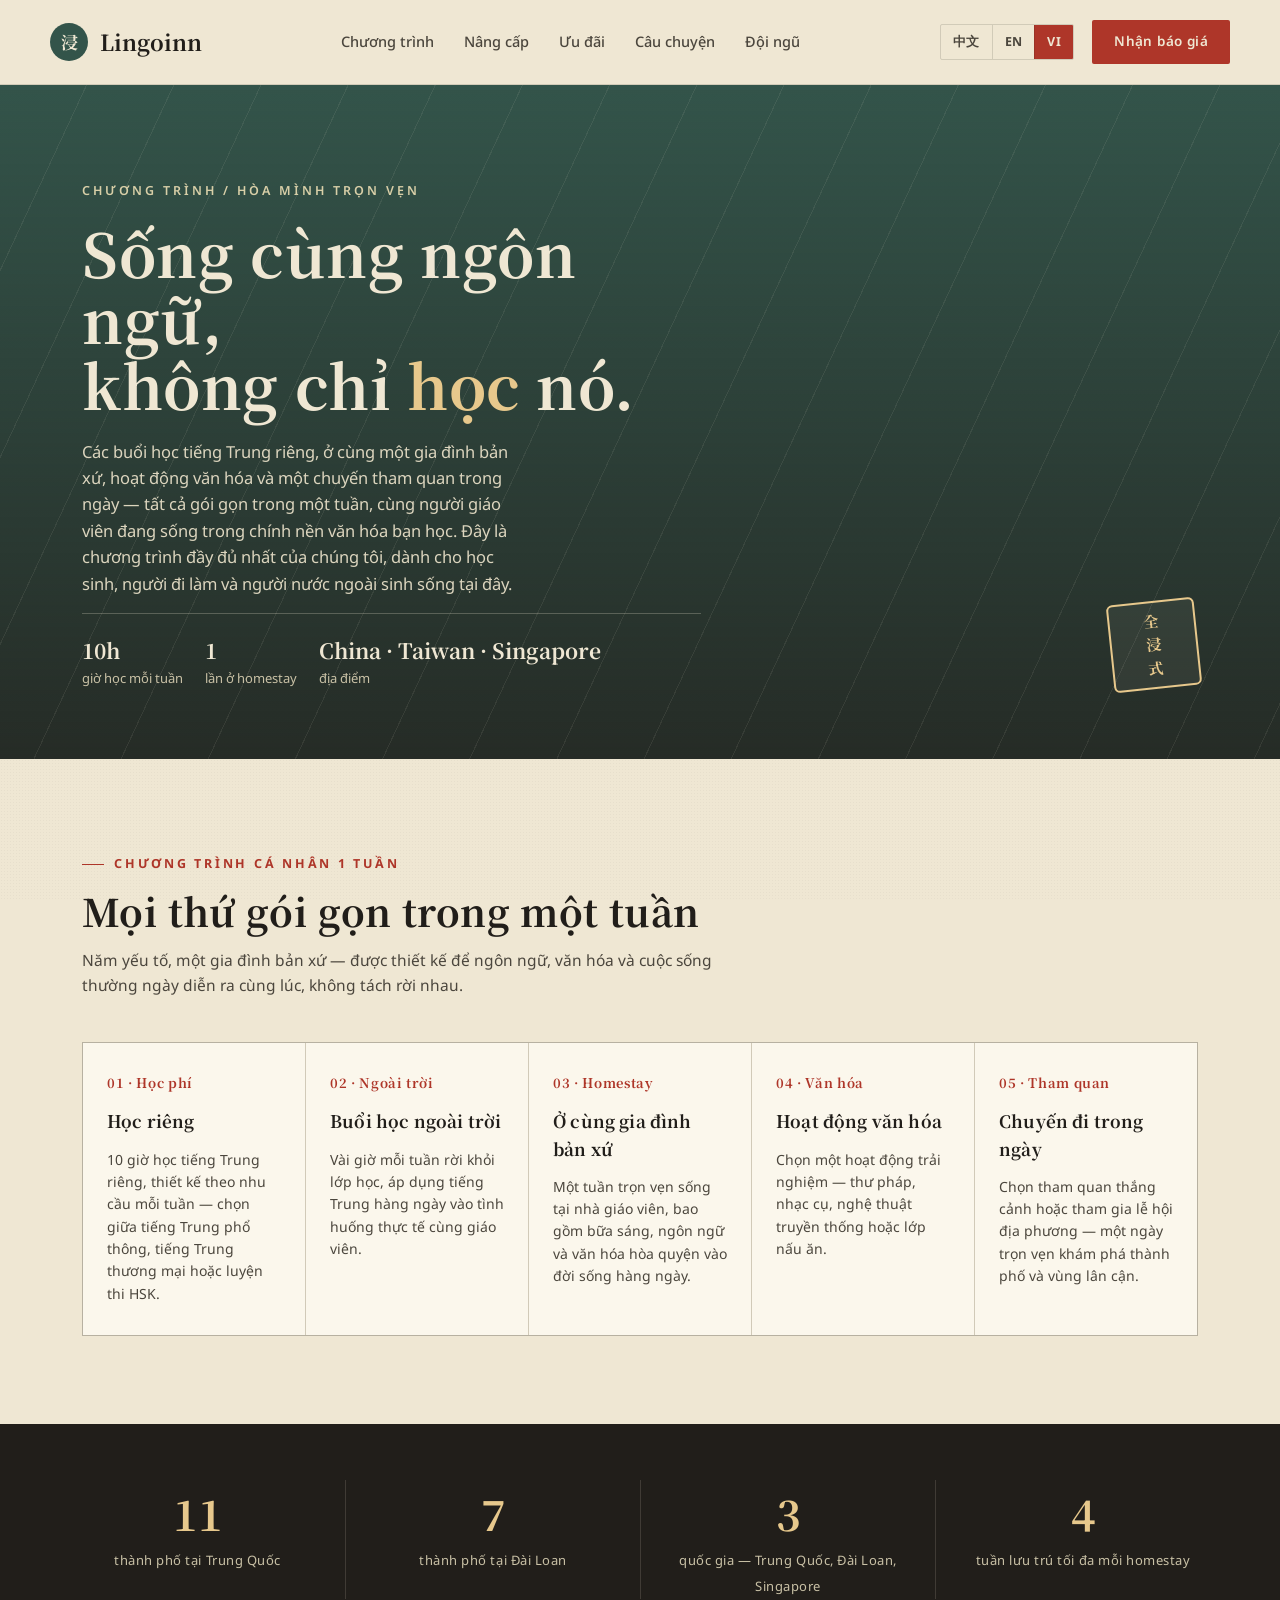
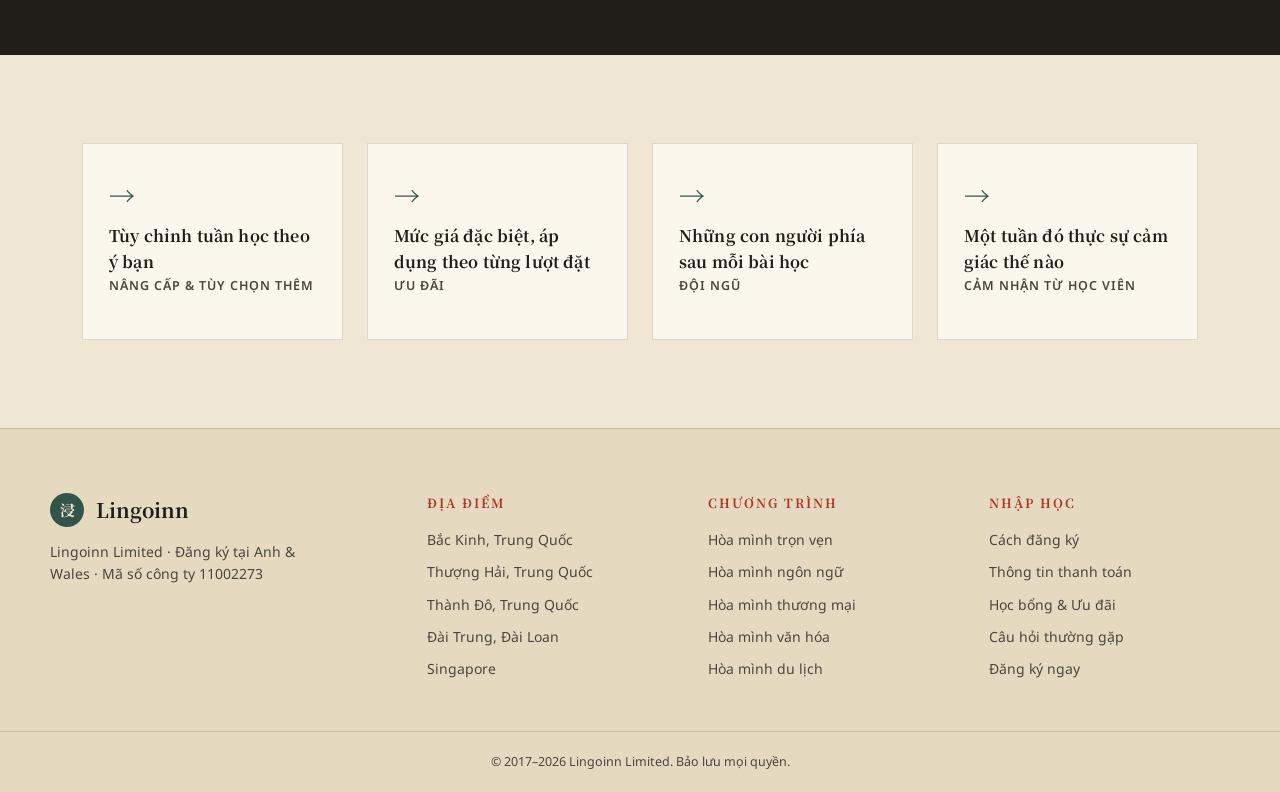
==== index.html @ e8f440ed "Add files via upload" ====
<!DOCTYPE html>
<html lang="vi">
<head>
<meta charset="UTF-8">
<meta name="viewport" content="width=device-width, initial-scale=1">
<title>Full Immersion — Lingoinn</title>
<link rel="preconnect" href="https://fonts.googleapis.com">
<link rel="preconnect" href="https://fonts.gstatic.com" crossorigin>
<link href="https://fonts.googleapis.com/css2?family=Noto+Serif+TC:wght@400;600;700&family=Noto+Sans:wght@400;500;600;700&display=swap" rel="stylesheet">
<link rel="stylesheet" href="assets/style.css">
</head>
<body>

<header>
  <div class="wrap nav">
    <a class="brand" href="index.html"><span class="mark">浸</span> Lingoinn</a>
    <nav class="nav-links">
      <a href="index.html" data-i18n="nav.programme">Programme</a>
      <a href="upgrades.html" data-i18n="nav.upgrades">Upgrades</a>
      <a href="discounts.html" data-i18n="nav.discounts">Discounts</a>
      <a href="stories.html" data-i18n="nav.stories">Stories</a>
      <a href="team.html" data-i18n="nav.team">Team</a>
    </nav>
    <div class="nav-right">
      <div class="lang-switch" id="langSwitch">
        <button data-lang="zh">中文</button>
        <button data-lang="en">EN</button>
        <button data-lang="vi">VI</button>
      </div>
      <a class="nav-cta" href="contact.html" data-i18n="nav.cta">Get a Quote</a>
    </div>
  </div>
</header>

<section class="hero">
  <div class="hero-lines"></div>
  <div class="hero-inner">
    <div>
      <div class="hero-eyebrow" data-i18n="hero.eyebrow">Programmes / Full Immersion</div>
      <h1 data-i18n-html="hero.title">Live the language,<br>not just <em>study</em> it.</h1>
      <p class="lead" data-i18n="hero.lead">Private Mandarin lessons, a host-family homestay, cultural activities and a day trip — woven into one week with a teacher who lives the culture you're learning. Our most complete programme, for students, professionals and expats alike.</p>
      <div class="hero-meta">
        <div><strong>10h</strong><span data-i18n="hero.meta1">tuition / week</span></div>
        <div><strong>1</strong><span data-i18n="hero.meta2">host-family stay</span></div>
        <div><strong>China · Taiwan · Singapore</strong><span data-i18n="hero.meta3">locations</span></div>
      </div>
    </div>
    <div class="hero-side">
      <div class="seal">全 浸 式</div>
    </div>
  </div>
</section>

<section id="programme" class="section-pad">
  <div class="wrap">
    <div class="section-head">
      <div class="eyebrow" data-i18n="programme.eyebrow">One-week Individual Programme</div>
      <h2 data-i18n="programme.h2">Everything folded into a single week</h2>
      <p data-i18n="programme.p">Five elements, one homestay — designed so language, culture and daily life happen at the same time, not in separate boxes.</p>
    </div>
  </div>
  <div class="wrap">
    <div class="program-grid">
      <div class="prog-card">
        <div class="prog-num" data-i18n="prog.1.num">01 · Tuition</div>
        <h3 data-i18n="prog.1.title">Private lessons</h3>
        <p data-i18n="prog.1.desc">10 hours a week of one-to-one, tailored Mandarin — General Chinese, Business Chinese, or HSK exam preparation.</p>
      </div>
      <div class="prog-card">
        <div class="prog-num" data-i18n="prog.2.num">02 · Outdoor</div>
        <h3 data-i18n="prog.2.title">Outdoor sessions</h3>
        <p data-i18n="prog.2.desc">Several hours each week move outside the classroom, applying everyday Mandarin in real situations with your teacher.</p>
      </div>
      <div class="prog-card">
        <div class="prog-num" data-i18n="prog.3.num">03 · Homestay</div>
        <h3 data-i18n="prog.3.title">Host-family stay</h3>
        <p data-i18n="prog.3.desc">A full week living in your teacher's home, breakfast included, with language and culture woven into daily life.</p>
      </div>
      <div class="prog-card">
        <div class="prog-num" data-i18n="prog.4.num">04 · Culture</div>
        <h3 data-i18n="prog.4.title">Cultural activity</h3>
        <p data-i18n="prog.4.desc">Pick one hands-on activity — calligraphy, an instrument, traditional arts, or a cooking class.</p>
      </div>
      <div class="prog-card">
        <div class="prog-num" data-i18n="prog.5.num">05 · Excursion</div>
        <h3 data-i18n="prog.5.title">Day trip</h3>
        <p data-i18n="prog.5.desc">Choose sightseeing or a local festival — a full day exploring the city and region beyond the classroom.</p>
      </div>
    </div>
  </div>
</section>

<section class="stats-band">
  <div class="wrap stats-grid">
    <div class="stat"><strong>11</strong><span data-i18n="stat.1">cities across China</span></div>
    <div class="stat"><strong>7</strong><span data-i18n="stat.2">cities across Taiwan</span></div>
    <div class="stat"><strong>3</strong><span data-i18n="stat.3">countries — China, Taiwan, Singapore</span></div>
    <div class="stat"><strong>4</strong><span data-i18n="stat.4">maximum single homestay</span></div>
  </div>
</section>

<section class="section-pad tight">
  <div class="wrap">
    <div class="discount-grid" style="grid-template-columns:repeat(4,1fr);">
      <a class="discount-card" href="upgrades.html" style="display:block;">
        <div class="pct" style="font-size:26px;">→</div>
        <h3 data-i18n="upgrades.h2">Shape the week around you</h3>
        <p data-i18n="upgrades.eyebrow">Upgrades & Add-ons</p>
      </a>
      <a class="discount-card" href="discounts.html" style="display:block;">
        <div class="pct" style="font-size:26px;">→</div>
        <h3 data-i18n="discounts.h2">Special rates, applied per booking</h3>
        <p data-i18n="discounts.eyebrow">Discounts</p>
      </a>
      <a class="discount-card" href="team.html" style="display:block;">
        <div class="pct" style="font-size:26px;">→</div>
        <h3 data-i18n="team.h2">The people behind every lesson</h3>
        <p data-i18n="team.eyebrow">Our Team</p>
      </a>
      <a class="discount-card" href="stories.html" style="display:block;">
        <div class="pct" style="font-size:26px;">→</div>
        <h3 data-i18n="stories.h2">What the week actually feels like</h3>
        <p data-i18n="stories.eyebrow">Hear From Our Students</p>
      </a>
    </div>
  </div>
</section>

<footer>
  <div class="wrap footer-grid">
    <div>
      <div class="footer-brand"><span class="mark" style="background:var(--jade);color:var(--paper);width:34px;height:34px;border-radius:50%;display:inline-flex;align-items:center;justify-content:center;font-size:15px;">浸</span>Lingoinn</div>
      <p style="max-width:32ch;color:var(--ink-soft);font-size:14px;" data-i18n="footer.tagline">Lingoinn Limited · Registered in England &amp; Wales · Company No. 11002273</p>
    </div>
    <div class="footer-col">
      <h4 data-i18n="footer.col1">Locations</h4>
      <a href="#" data-i18n="footer.loc1">Beijing, China</a>
      <a href="#" data-i18n="footer.loc2">Shanghai, China</a>
      <a href="#" data-i18n="footer.loc3">Chengdu, China</a>
      <a href="#" data-i18n="footer.loc4">Taichung, Taiwan</a>
      <a href="#" data-i18n="footer.loc5">Singapore</a>
    </div>
    <div class="footer-col">
      <h4 data-i18n="footer.col2">Programmes</h4>
      <a href="index.html" data-i18n="footer.prog1">Full Immersion</a>
      <a href="#" data-i18n="footer.prog2">Language Immersion</a>
      <a href="#" data-i18n="footer.prog3">Business Immersion</a>
      <a href="#" data-i18n="footer.prog4">Cultural Immersion</a>
      <a href="#" data-i18n="footer.prog5">Travel Immersion</a>
    </div>
    <div class="footer-col">
      <h4 data-i18n="footer.col3">Admission</h4>
      <a href="#" data-i18n="footer.adm1">How To Apply</a>
      <a href="#" data-i18n="footer.adm2">Payment Info</a>
      <a href="#" data-i18n="footer.adm3">Scholarships &amp; Discounts</a>
      <a href="#" data-i18n="footer.adm4">FAQ</a>
      <a href="contact.html" data-i18n="footer.adm5">Apply Now</a>
    </div>
  </div>
  <div class="footer-bottom" data-i18n="footer.bottom">Copyright © 2017–2026 Lingoinn Limited. All rights reserved.</div>
</footer>

<button id="backToTop" aria-label="Back to top" title="Back to top">
  <svg viewBox="0 0 24 24" fill="none" stroke="currentColor" stroke-width="2.4" stroke-linecap="round" stroke-linejoin="round">
    <path d="M12 19V5"></path>
    <path d="M6 11l6-6 6 6"></path>
  </svg>
</button>

<script src="assets/app.js"></script>
</body>
</html>
---- assets/style.css ----
:root{
    --paper:#EFE7D3;
    --paper-deep:#E5DAC0;
    --card:#FBF7EC;
    --ink:#211E1A;
    --ink-soft:#4B463D;
    --seal:#AE3629;
    --seal-dark:#8C2A20;
    --jade:#33544A;
    --jade-light:#4C7267;
    --gold:#AD8A4E;
    --line:rgba(33,30,26,0.14);
    --maxw:1180px;
  }
  *{box-sizing:border-box;}
  html{scroll-behavior:smooth;}
  body{
    margin:0;background:var(--paper);color:var(--ink);
    font-family:'Noto Sans',sans-serif;line-height:1.6;
    -webkit-font-smoothing:antialiased;
  }
  body::before{
    content:"";position:fixed;inset:0;pointer-events:none;
    background-image:radial-gradient(rgba(33,30,26,0.035) 1px, transparent 1px);
    background-size:3px 3px;z-index:0;
  }
  h1,h2,h3,h4{font-family:'Noto Serif TC',serif;margin:0;color:var(--ink);letter-spacing:0.01em;}
  a{color:inherit;text-decoration:none;}
  img{max-width:100%;display:block;}
  .wrap{max-width:var(--maxw);margin:0 auto;padding:0 32px;}
  @media (max-width:640px){ .wrap{padding:0 20px;} }

  .eyebrow{
    display:inline-flex;align-items:center;gap:10px;
    font-size:12.5px;letter-spacing:0.22em;text-transform:uppercase;
    color:var(--seal);font-weight:700;margin-bottom:14px;
  }
  .eyebrow::before{content:"";width:22px;height:1px;background:var(--seal);display:inline-block;}

  .seal{
    --sz:88px;width:var(--sz);height:var(--sz);
    border:2.5px solid var(--seal);border-radius:6px;color:var(--seal);
    display:flex;align-items:center;justify-content:center;
    font-family:'Noto Serif TC',serif;font-weight:700;font-size:15px;line-height:1.15;text-align:center;
    transform:rotate(-6deg);background:rgba(174,54,41,0.05);flex-shrink:0;
    writing-mode:vertical-rl;letter-spacing:0.15em;padding:6px 0;
  }

  /* ---------- header ---------- */
  header{position:relative;z-index:5;background:var(--paper);border-bottom:1px solid var(--line);}
  .nav{display:flex;align-items:center;justify-content:space-between;padding:20px 0;gap:20px;}
  .brand{display:flex;align-items:center;gap:12px;font-family:'Noto Serif TC',serif;font-weight:700;font-size:22px;flex-shrink:0;}
  .brand .mark{
    width:38px;height:38px;border-radius:50%;background:var(--jade);color:var(--paper);
    display:flex;align-items:center;justify-content:center;font-size:17px;font-weight:700;
  }
  .nav-links{display:flex;gap:30px;font-size:14.5px;font-weight:500;color:var(--ink-soft);}
  .nav-links a:hover{color:var(--seal);}
  .nav-right{display:flex;align-items:center;gap:18px;}
  .lang-switch{display:flex;border:1px solid var(--line);border-radius:2px;overflow:hidden;flex-shrink:0;}
  .lang-switch button{
    background:none;border:none;cursor:pointer;padding:8px 12px;
    font-size:12.5px;font-weight:700;letter-spacing:0.03em;color:var(--ink-soft);
    border-left:1px solid var(--line);font-family:'Noto Sans',sans-serif;
  }
  .lang-switch button:first-child{border-left:none;}
  .lang-switch button.active{background:var(--seal);color:var(--paper);}
  .nav-cta{
    background:var(--seal);color:var(--paper);padding:11px 22px;border-radius:2px;
    font-size:13.5px;font-weight:600;letter-spacing:0.03em;white-space:nowrap;
  }
  .nav-cta:hover{background:var(--seal-dark);}
  @media (max-width:900px){ .nav-links{display:none;} }

  /* ---------- hero ---------- */
  .hero{
    position:relative;overflow:hidden;
    background:linear-gradient(180deg, rgba(33,30,26,0.0) 0%, rgba(33,30,26,0.75) 100%), var(--jade);
    color:var(--paper);
  }
  .hero-inner{
    max-width:var(--maxw);margin:0 auto;padding:96px 32px 70px;position:relative;z-index:2;
    display:grid;grid-template-columns:1.15fr 0.85fr;gap:40px;align-items:end;
  }
  @media (max-width:900px){ .hero-inner{grid-template-columns:1fr;} }
  .hero-lines{
    position:absolute;inset:0;opacity:0.16;z-index:1;
    background-image:repeating-linear-gradient(115deg, transparent 0 78px, rgba(239,231,211,0.5) 78px 79px);
  }
  .hero-eyebrow{font-size:12.5px;letter-spacing:0.24em;text-transform:uppercase;color:#D9CFA8;font-weight:600;margin-bottom:18px;}
  .hero h1{font-size:clamp(34px,5.4vw,60px);line-height:1.1;color:var(--paper);font-weight:700;max-width:16ch;}
  .hero h1 em{font-style:normal;color:#E7C88C;}
  .hero p.lead{margin-top:22px;max-width:48ch;color:#DCD5BE;font-size:16.5px;}
  .hero-side{justify-self:end;display:flex;flex-direction:column;align-items:flex-end;gap:18px;}
  .hero-side .seal{background:rgba(239,231,211,0.06);border-color:#E7C88C;color:#E7C88C;}
  .hero-meta{display:flex;gap:22px;margin-top:8px;border-top:1px solid rgba(239,231,211,0.25);padding-top:20px;flex-wrap:wrap;}
  .hero-meta div{font-size:13px;color:#C9C1A6;}
  .hero-meta strong{display:block;font-family:'Noto Serif TC',serif;font-size:21px;color:var(--paper);font-weight:700;}

  section{position:relative;z-index:2;}
  .section-pad{padding:88px 0;}
  .section-head{max-width:640px;margin-bottom:44px;}
  .section-head h2{font-size:clamp(24px,3.4vw,38px);font-weight:700;line-height:1.2;}
  .section-head p{margin-top:14px;color:var(--ink-soft);font-size:15.5px;}
  .divider{height:1px;background:var(--line);max-width:var(--maxw);margin:0 auto;}

  .program-grid{display:grid;grid-template-columns:repeat(5,1fr);gap:1px;background:var(--line);border:1px solid var(--line);}
  @media (max-width:980px){ .program-grid{grid-template-columns:repeat(2,1fr);} }
  @media (max-width:520px){ .program-grid{grid-template-columns:1fr;} }
  .prog-card{background:var(--card);padding:30px 24px;display:flex;flex-direction:column;gap:14px;}
  .prog-num{font-family:'Noto Serif TC',serif;font-size:13px;color:var(--seal);font-weight:700;letter-spacing:0.05em;}
  .prog-card h3{font-size:17px;font-weight:700;}
  .prog-card p{font-size:14px;color:var(--ink-soft);margin:0;}

  .accordion{max-width:820px;}
  .acc-item{border-bottom:1px solid var(--line);}
  .acc-item:first-child{border-top:1px solid var(--line);}
  .acc-btn{
    width:100%;background:none;border:none;cursor:pointer;
    display:flex;align-items:center;justify-content:space-between;padding:20px 4px;
    font-family:'Noto Serif TC',serif;font-size:17px;font-weight:600;color:var(--ink);text-align:left;gap:20px;
  }
  .acc-btn .idx{color:var(--seal);font-family:'Noto Sans',sans-serif;font-size:13px;font-weight:700;min-width:26px;}
  .acc-plus{width:22px;height:22px;flex-shrink:0;position:relative;}
  .acc-plus::before,.acc-plus::after{content:"";position:absolute;background:var(--ink);}
  .acc-plus::before{left:0;top:50%;width:100%;height:1.5px;transform:translateY(-50%);}
  .acc-plus::after{top:0;left:50%;height:100%;width:1.5px;transform:translateX(-50%);transition:transform .25s ease;}
  .acc-item.open .acc-plus::after{transform:translateX(-50%) rotate(90deg);opacity:0;}
  .acc-panel{max-height:0;overflow:hidden;transition:max-height .28s ease;}
  .acc-panel p{padding:0 4px 22px 46px;color:var(--ink-soft);font-size:14.5px;max-width:60ch;margin:0;}

  .discount-grid{display:grid;grid-template-columns:repeat(3,1fr);gap:24px;}
  @media (max-width:820px){ .discount-grid{grid-template-columns:1fr;} }
  .discount-card{background:var(--card);border:1px solid var(--line);padding:30px 26px;}
  .discount-card .pct{font-family:'Noto Serif TC',serif;font-size:38px;font-weight:700;color:var(--jade);}
  .discount-card h3{margin-top:8px;font-size:16px;font-weight:700;}
  .discount-card p{font-size:14px;color:var(--ink-soft);margin-top:8px;}

  .stats-band{background:var(--ink);color:var(--paper);}
  .stats-grid{display:grid;grid-template-columns:repeat(4,1fr);padding:56px 0;}
  @media (max-width:820px){ .stats-grid{grid-template-columns:repeat(2,1fr);gap:36px 0;} }
  .stat{text-align:center;border-left:1px solid rgba(239,231,211,0.15);padding:0 20px;}
  .stat:first-child{border-left:none;}
  @media (max-width:820px){ .stat:nth-child(odd){border-left:none;} }
  .stat strong{display:block;font-family:'Noto Serif TC',serif;font-size:clamp(28px,4vw,42px);color:#E7C88C;font-weight:700;}
  .stat span{font-size:13px;color:#C9C1A6;letter-spacing:0.04em;}

  .testi-grid{display:grid;grid-template-columns:repeat(2,1fr);gap:1px;background:var(--line);border:1px solid var(--line);}
  @media (max-width:820px){ .testi-grid{grid-template-columns:1fr;} }
  .testi-card{background:var(--card);padding:36px 32px;}
  .testi-mark{font-family:'Noto Serif TC',serif;font-size:44px;color:var(--seal);line-height:1;margin-bottom:8px;}
  .testi-card p.quote{font-size:15.5px;color:var(--ink-soft);max-width:52ch;}
  .testi-name{margin-top:18px;font-weight:700;font-size:14px;letter-spacing:0.02em;}
  .testi-name span{color:var(--ink-soft);font-weight:400;}
  .stars{color:var(--gold);font-size:13px;letter-spacing:2px;margin-bottom:12px;}

  .cta-band{background:var(--jade);color:var(--paper);padding:70px 0;}
  .cta-inner{display:flex;align-items:center;justify-content:space-between;gap:30px;flex-wrap:wrap;}
  .cta-inner h2{color:var(--paper);font-size:clamp(22px,3vw,32px);max-width:24ch;}
  .price-block{display:flex;align-items:center;gap:26px;flex-wrap:wrap;}
  .price-block .figure{font-family:'Noto Serif TC',serif;font-size:44px;font-weight:700;color:#E7C88C;}
  .price-block .figure small{font-size:16px;font-weight:500;color:var(--paper);}
  .price-block .reg{font-size:12.5px;color:#C9E0D8;margin-top:4px;}
  .btn-primary{
    background:var(--seal);color:var(--paper);padding:15px 30px;font-weight:600;
    font-size:14.5px;letter-spacing:0.02em;border-radius:2px;white-space:nowrap;
  }
  .btn-primary:hover{background:var(--seal-dark);}

  footer{background:var(--paper-deep);border-top:1px solid var(--line);}
  .footer-grid{display:grid;grid-template-columns:1.4fr 1fr 1fr 1fr;gap:40px;padding:64px 0 40px;}
  @media (max-width:820px){ .footer-grid{grid-template-columns:1fr 1fr;} }
  @media (max-width:520px){ .footer-grid{grid-template-columns:1fr;} }
  .footer-brand{display:flex;align-items:center;gap:12px;font-family:'Noto Serif TC',serif;font-weight:700;font-size:20px;margin-bottom:14px;}
  .footer-col h4{font-size:12.5px;letter-spacing:0.16em;text-transform:uppercase;color:var(--seal);margin-bottom:16px;font-weight:700;}
  .footer-col a{display:block;font-size:14px;color:var(--ink-soft);margin-bottom:10px;}
  .footer-col a:hover{color:var(--ink);}
  .footer-bottom{border-top:1px solid var(--line);padding:20px 0;font-size:12.5px;color:var(--ink-soft);text-align:center;}

  /* ---------- team ---------- */
  .team-sub{font-size:13px;letter-spacing:0.14em;text-transform:uppercase;color:var(--jade);font-weight:700;margin:0 0 18px;}
  .admin-grid{display:grid;grid-template-columns:repeat(3,1fr);gap:26px;margin-bottom:70px;}
  @media (max-width:900px){ .admin-grid{grid-template-columns:repeat(2,1fr);} }
  @media (max-width:560px){ .admin-grid{grid-template-columns:1fr;} }
  .admin-card{background:var(--card);border:1px solid var(--line);overflow:hidden;}
  .admin-photo{width:100%;aspect-ratio:4/5;overflow:hidden;background:var(--paper-deep);}
  .admin-photo img{width:100%;height:100%;object-fit:cover;object-position:top center;}
  .admin-body{padding:20px 22px 24px;}
  .admin-body h3{font-size:17px;font-weight:700;}
  .admin-role{font-size:12.5px;color:var(--seal);font-weight:700;letter-spacing:0.03em;margin-top:4px;}
  .admin-body p{font-size:13.5px;color:var(--ink-soft);margin-top:12px;}

  .teacher-grid{display:grid;grid-template-columns:repeat(6,1fr);gap:18px;}
  @media (max-width:1040px){ .teacher-grid{grid-template-columns:repeat(4,1fr);} }
  @media (max-width:700px){ .teacher-grid{grid-template-columns:repeat(3,1fr);} }
  @media (max-width:460px){ .teacher-grid{grid-template-columns:repeat(2,1fr);} }
  .teacher-card{background:var(--card);border:1px solid var(--line);}
  .teacher-photo{width:100%;aspect-ratio:3/4;overflow:hidden;background:var(--paper-deep);}
  .teacher-photo img{width:100%;height:100%;object-fit:cover;object-position:top center;}
  .teacher-meta{padding:12px 12px 16px;}
  .teacher-meta h4{font-family:'Noto Serif TC',serif;font-size:13.5px;font-weight:700;line-height:1.3;}
  .teacher-meta span{display:block;font-size:11.5px;color:var(--ink-soft);margin-top:4px;letter-spacing:0.02em;}
  .team-note{margin-top:36px;font-size:12px;color:var(--ink-soft);opacity:0.8;max-width:70ch;}

  /* ---------- back to top ---------- */
  #backToTop{
    position:fixed;right:26px;bottom:26px;z-index:50;
    width:48px;height:48px;border-radius:50%;
    background:var(--seal);color:var(--paper);border:none;cursor:pointer;
    display:flex;align-items:center;justify-content:center;
    box-shadow:0 6px 18px rgba(33,30,26,0.28);
    opacity:0;pointer-events:none;transform:translateY(12px);
    transition:opacity .25s ease, transform .25s ease, background .2s ease;
  }
  #backToTop.show{opacity:1;pointer-events:auto;transform:translateY(0);}
  #backToTop:hover{background:var(--seal-dark);}
  #backToTop svg{width:18px;height:18px;}

  /* ---------- breadcrumb ---------- */
  .crumb{padding:28px 32px 0;}
  .crumb a{font-size:13px;font-weight:600;color:var(--ink-soft);letter-spacing:0.02em;}
  .crumb a:hover{color:var(--seal);}

  /* ---------- contact page ---------- */
  .contact-grid{display:grid;grid-template-columns:1fr 1fr;gap:60px;align-items:start;}
  @media (max-width:820px){ .contact-grid{grid-template-columns:1fr;} }
  .contact-list{list-style:none;margin:0;padding:0;display:flex;flex-direction:column;gap:18px;}
  .contact-list li{display:flex;flex-direction:column;gap:2px;border-bottom:1px solid var(--line);padding-bottom:16px;}
  .contact-list .label{font-size:12px;letter-spacing:0.14em;text-transform:uppercase;color:var(--seal);font-weight:700;}
  .contact-list .value{font-size:16px;color:var(--ink);}
  .contact-form{display:flex;flex-direction:column;gap:14px;}
  .contact-form input, .contact-form textarea{
    width:100%;border:1px solid var(--line);background:var(--card);
    padding:13px 14px;font-family:'Noto Sans',sans-serif;font-size:14.5px;color:var(--ink);border-radius:2px;
  }
  .contact-form textarea{min-height:120px;resize:vertical;}
  .contact-form button{align-self:flex-start;}

  /* ---------- explore teaser cards (index.html) ---------- */
  .discount-card[href]{transition:border-color .2s ease, transform .2s ease;}
  .discount-card[href]:hover{border-color:var(--seal);transform:translateY(-2px);}
  .section-pad.tight .discount-card p{margin-top:2px;color:var(--ink-soft);font-size:12.5px;text-transform:uppercase;letter-spacing:0.08em;font-weight:600;}
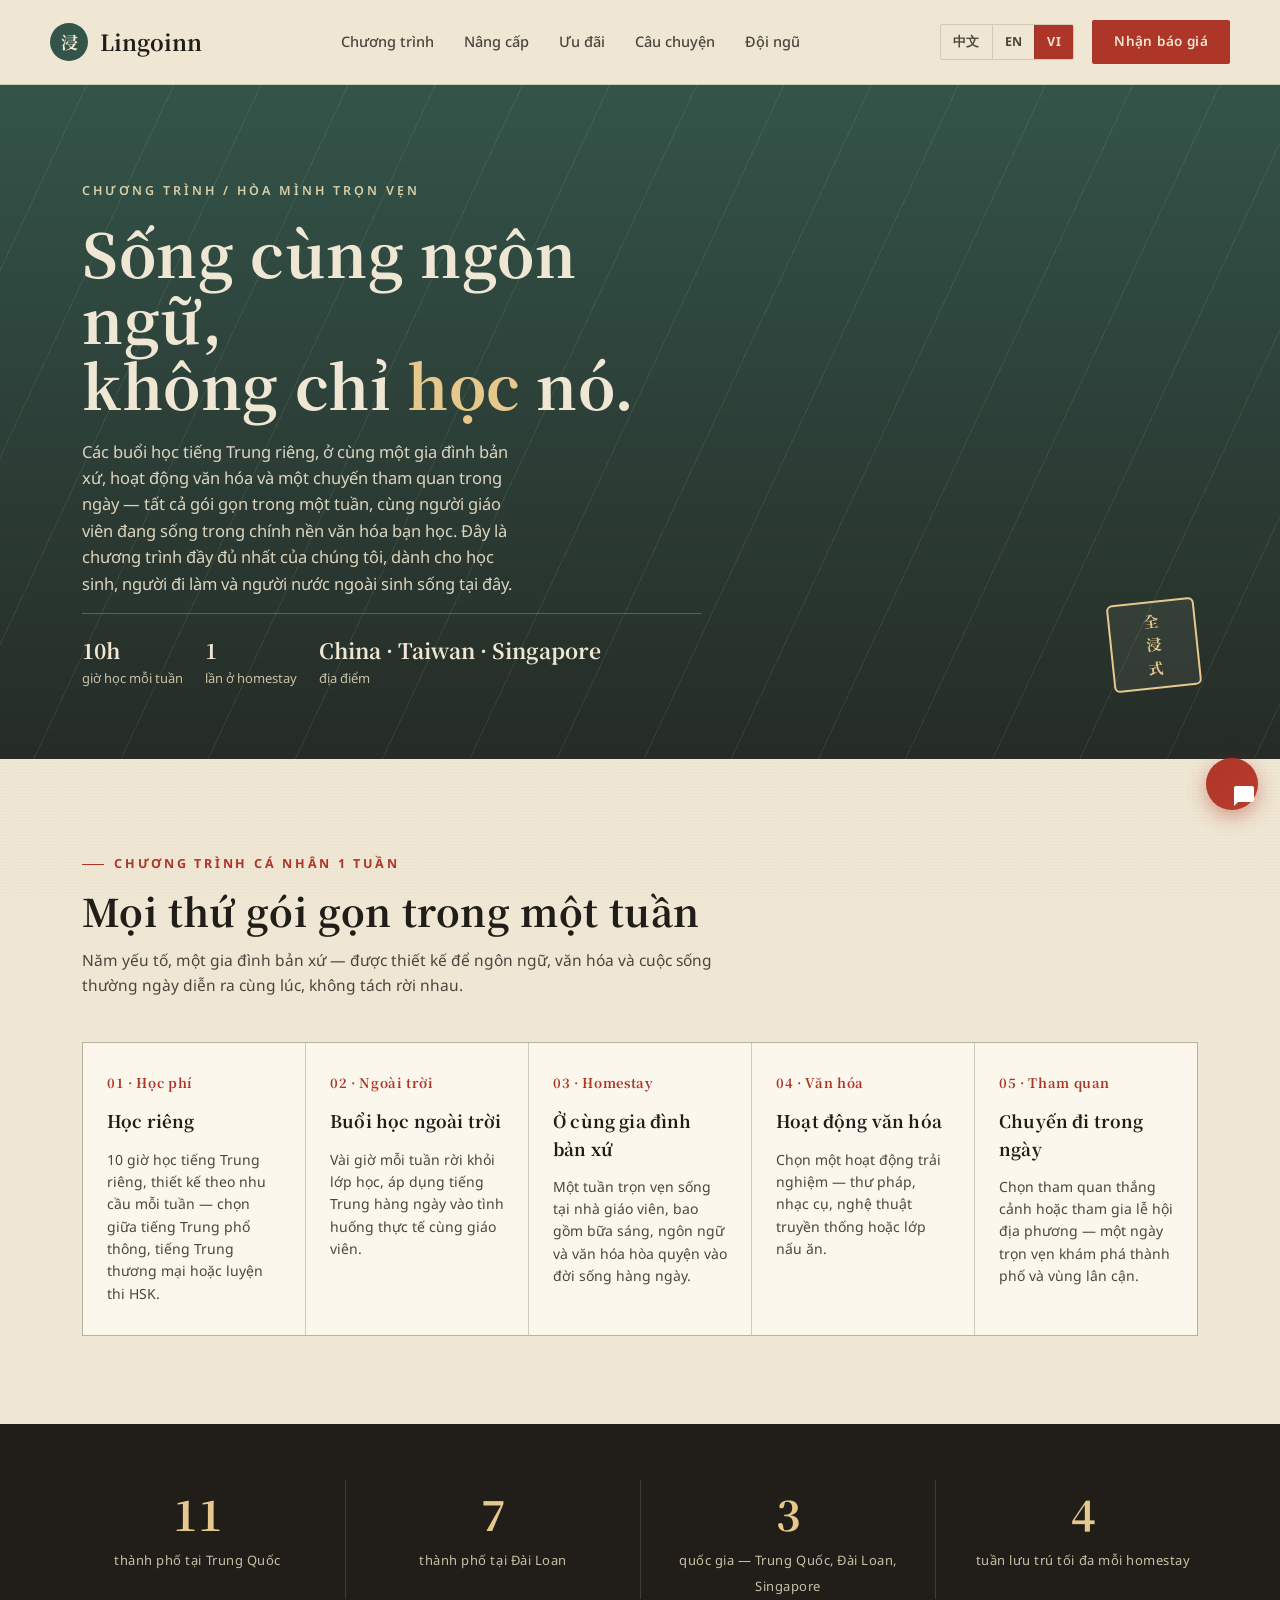
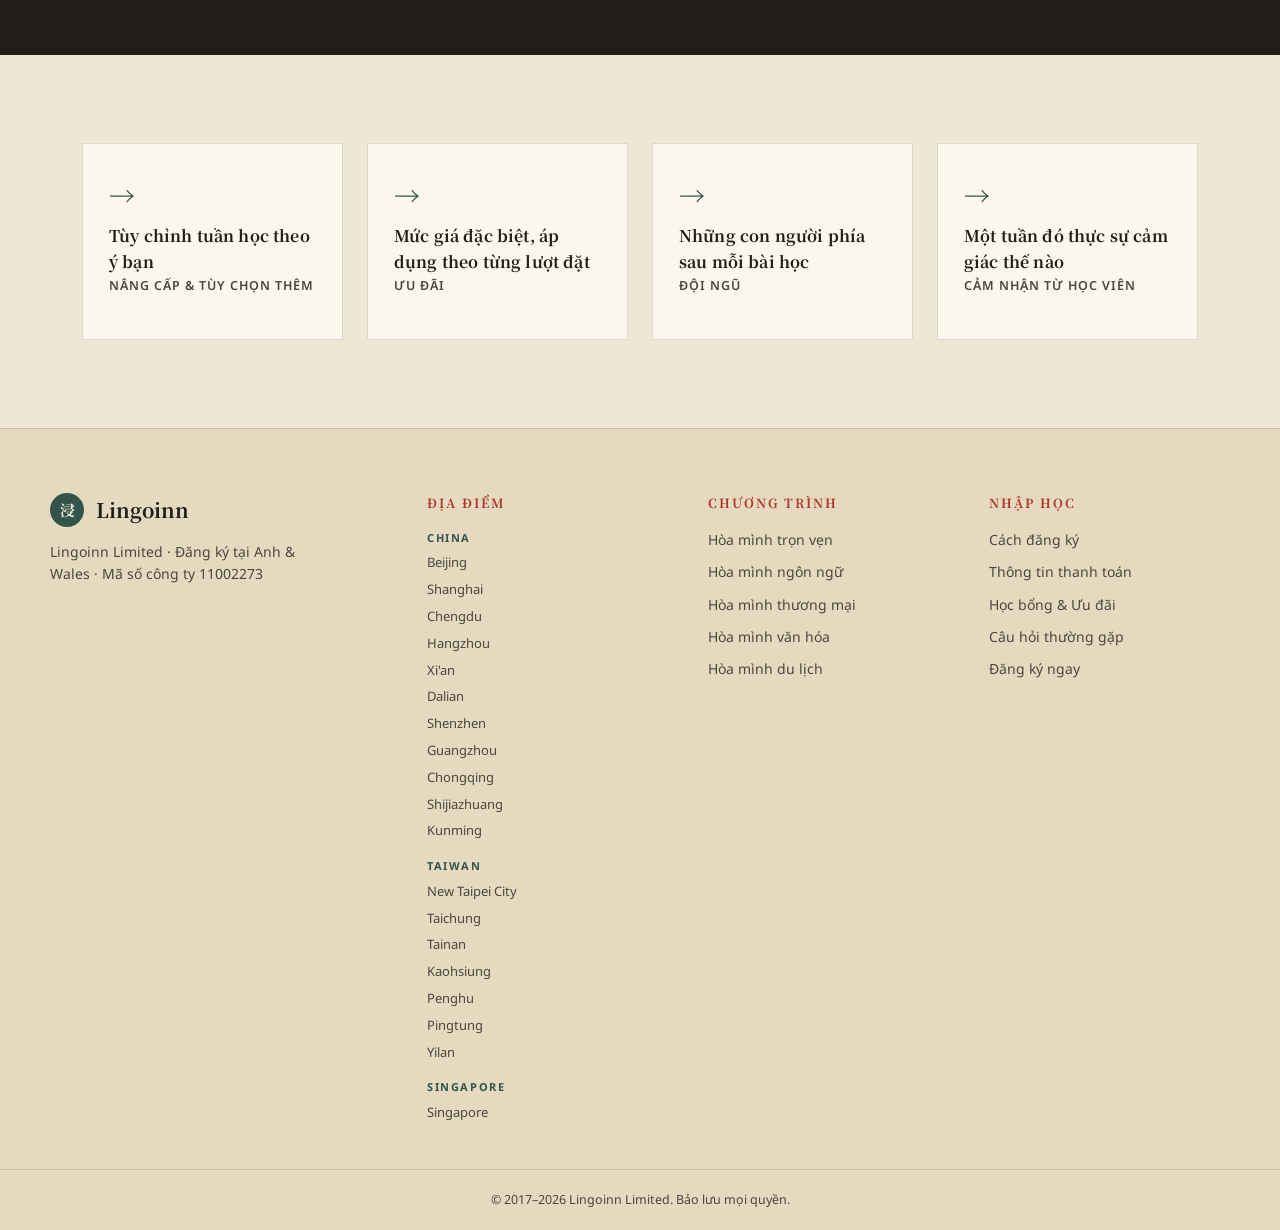
==== commit fa87ae14: "Add files via upload" ====
--- a/index.html
+++ b/index.html
@@ -8,6 +8,7 @@
 <link rel="preconnect" href="https://fonts.gstatic.com" crossorigin>
 <link href="https://fonts.googleapis.com/css2?family=Noto+Serif+TC:wght@400;600;700&family=Noto+Sans:wght@400;500;600;700&display=swap" rel="stylesheet">
 <link rel="stylesheet" href="assets/style.css">
+<link rel="stylesheet" href="assets/contact-widget.css">
 </head>
 <body>
 
@@ -134,11 +135,34 @@
     </div>
     <div class="footer-col">
       <h4 data-i18n="footer.col1">Locations</h4>
-      <a href="#" data-i18n="footer.loc1">Beijing, China</a>
-      <a href="#" data-i18n="footer.loc2">Shanghai, China</a>
-      <a href="#" data-i18n="footer.loc3">Chengdu, China</a>
-      <a href="#" data-i18n="footer.loc4">Taichung, Taiwan</a>
-      <a href="#" data-i18n="footer.loc5">Singapore</a>
+      <div class="footer-loc-group">
+        <span class="footer-loc-label">China</span>
+        <a href="https://www.lingoinn.com/cities/beijing-china/" target="_blank">Beijing</a>
+        <a href="https://www.lingoinn.com/cities/shanghai/" target="_blank">Shanghai</a>
+        <a href="https://www.lingoinn.com/cities/chengdu/" target="_blank">Chengdu</a>
+        <a href="https://www.lingoinn.com/cities/hangzhou-china/" target="_blank">Hangzhou</a>
+        <a href="https://www.lingoinn.com/cities/xian-china/" target="_blank">Xi'an</a>
+        <a href="https://www.lingoinn.com/cities/dalian/" target="_blank">Dalian</a>
+        <a href="https://www.lingoinn.com/cities/shenzhen/" target="_blank">Shenzhen</a>
+        <a href="https://www.lingoinn.com/cities/guangzhou/" target="_blank">Guangzhou</a>
+        <a href="https://www.lingoinn.com/cities/chongqing-china/" target="_blank">Chongqing</a>
+        <a href="https://www.lingoinn.com/cities/shijiazhuang/" target="_blank">Shijiazhuang</a>
+        <a href="https://www.lingoinn.com/cities/kunming/" target="_blank">Kunming</a>
+      </div>
+      <div class="footer-loc-group">
+        <span class="footer-loc-label">Taiwan</span>
+        <a href="https://www.lingoinn.com/cities/new-taipei-city-taiwan/" target="_blank">New Taipei City</a>
+        <a href="https://www.lingoinn.com/cities/taichung-taiwan/" target="_blank">Taichung</a>
+        <a href="https://www.lingoinn.com/cities/tainan-taiwan/" target="_blank">Tainan</a>
+        <a href="https://www.lingoinn.com/cities/kaohsiung-taiwan/" target="_blank">Kaohsiung</a>
+        <a href="https://www.lingoinn.com/cities/penghu-taiwan/" target="_blank">Penghu</a>
+        <a href="https://www.lingoinn.com/cities/pingtung-taiwan/" target="_blank">Pingtung</a>
+        <a href="https://www.lingoinn.com/cities/yilan-taiwan/" target="_blank">Yilan</a>
+      </div>
+      <div class="footer-loc-group">
+        <span class="footer-loc-label">Singapore</span>
+        <a href="https://www.lingoinn.com/cities/singapore-singapore/" target="_blank">Singapore</a>
+      </div>
     </div>
     <div class="footer-col">
       <h4 data-i18n="footer.col2">Programmes</h4>
@@ -168,5 +192,6 @@
 </button>
 
 <script src="assets/app.js"></script>
+<script src="assets/contact-widget.js"></script>
 </body>
 </html>
--- a/assets/style.css
+++ b/assets/style.css
@@ -176,6 +176,11 @@
   .footer-col h4{font-size:12.5px;letter-spacing:0.16em;text-transform:uppercase;color:var(--seal);margin-bottom:16px;font-weight:700;}
   .footer-col a{display:block;font-size:14px;color:var(--ink-soft);margin-bottom:10px;}
   .footer-col a:hover{color:var(--ink);}
+  /* locations sub-groups */
+  .footer-loc-group{margin-bottom:16px;}
+  .footer-loc-group:last-child{margin-bottom:0;}
+  .footer-loc-label{font-size:11px;letter-spacing:0.14em;text-transform:uppercase;color:var(--jade);font-weight:700;margin-bottom:6px;display:block;}
+  .footer-loc-group a{margin-bottom:6px;font-size:13px;}
   .footer-bottom{border-top:1px solid var(--line);padding:20px 0;font-size:12.5px;color:var(--ink-soft);text-align:center;}
 
   /* ---------- team ---------- */
--- a/assets/contact-widget.css
+++ b/assets/contact-widget.css
@@ -0,0 +1,180 @@
+#cw-root {
+  position: fixed;
+  right: 22px;
+  bottom: 90px;
+  z-index: 9999;
+  display: flex;
+  flex-direction: column;
+  align-items: center;
+  gap: 10px;
+}
+
+/* ---------- Toggle button ---------- */
+#cw-toggle {
+  width: 52px;
+  height: 52px;
+  border-radius: 50%;
+  border: none;
+  cursor: pointer;
+  background: linear-gradient(135deg, #ae3629 0%, #c0412f 100%);
+  color: #fff;
+  display: flex;
+  align-items: center;
+  justify-content: center;
+  box-shadow: 0 6px 20px rgba(174, 54, 41, 0.45);
+  transition: transform 0.3s cubic-bezier(0.34, 1.56, 0.64, 1),
+              box-shadow 0.3s ease;
+  position: relative;
+  z-index: 2;
+  flex-shrink: 0;
+}
+
+#cw-toggle:hover {
+  transform: scale(1.08);
+  box-shadow: 0 10px 28px rgba(174, 54, 41, 0.55);
+}
+
+#cw-toggle svg {
+  width: 24px;
+  height: 24px;
+  transition: transform 0.35s cubic-bezier(0.34, 1.56, 0.64, 1),
+              opacity 0.2s ease;
+  position: absolute;
+}
+
+#cw-toggle .cw-icon-chat  { opacity: 1; transform: rotate(0deg) scale(1); }
+#cw-toggle .cw-icon-close { opacity: 0; transform: rotate(-90deg) scale(0.6); }
+
+#cw-root.open #cw-toggle .cw-icon-chat  { opacity: 0; transform: rotate(90deg) scale(0.6); }
+#cw-root.open #cw-toggle .cw-icon-close { opacity: 1; transform: rotate(0deg) scale(1); }
+
+/* ---------- Items list ---------- */
+#cw-items {
+  display: flex;
+  flex-direction: column;
+  align-items: center;
+  gap: 10px;
+  /* hidden state */
+  opacity: 0;
+  pointer-events: none;
+  transform: translateY(12px) scale(0.92);
+  transform-origin: bottom center;
+  transition: opacity 0.28s ease, transform 0.32s cubic-bezier(0.34, 1.56, 0.64, 1);
+}
+
+#cw-root.open #cw-items {
+  opacity: 1;
+  pointer-events: auto;
+  transform: translateY(0) scale(1);
+}
+
+/* Staggered animation for each item */
+#cw-items .cw-item:nth-child(1) { transition-delay: 0.04s; }
+#cw-items .cw-item:nth-child(2) { transition-delay: 0.08s; }
+#cw-items .cw-item:nth-child(3) { transition-delay: 0.12s; }
+#cw-items .cw-item:nth-child(4) { transition-delay: 0.16s; }
+
+/* ---------- Single item ---------- */
+.cw-item {
+  position: relative;
+  display: flex;
+  align-items: center;
+  justify-content: flex-end;
+  gap: 10px;
+  text-decoration: none !important;
+}
+
+.cw-btn {
+  width: 48px;
+  height: 48px;
+  border-radius: 50%;
+  display: flex;
+  align-items: center;
+  justify-content: center;
+  color: #fff;
+  box-shadow: 0 4px 14px rgba(0,0,0,0.22);
+  transition: transform 0.25s cubic-bezier(0.34, 1.56, 0.64, 1),
+              box-shadow 0.25s ease;
+  flex-shrink: 0;
+  overflow: hidden;
+}
+
+.cw-btn img {
+  width: 28px;
+  height: 28px;
+  object-fit: contain;
+}
+
+.cw-item:hover .cw-btn {
+  transform: scale(1.12) translateX(-3px);
+  box-shadow: 0 8px 22px rgba(0,0,0,0.3);
+}
+
+/* Brand colours */
+.cw-btn--messenger { background: #0084FF; }
+.cw-btn--zalo      { background: #0068FF; }
+.cw-btn--phone     { background: #ff6a00; }
+.cw-btn--email     { background: #33544A; }
+
+/* ---------- Tooltip labels ---------- */
+.cw-label {
+  position: absolute;
+  right: 58px;
+  background: rgba(33, 30, 26, 0.88);
+  color: #EFE7D3;
+  font-family: 'Noto Sans', 'Segoe UI', sans-serif;
+  font-size: 12px;
+  font-weight: 600;
+  letter-spacing: 0.03em;
+  padding: 5px 10px;
+  border-radius: 4px;
+  white-space: nowrap;
+  pointer-events: none;
+  opacity: 0;
+  transform: translateX(6px);
+  transition: opacity 0.18s ease, transform 0.18s ease;
+}
+
+.cw-label::after {
+  content: '';
+  position: absolute;
+  right: -5px;
+  top: 50%;
+  transform: translateY(-50%);
+  border-width: 5px 0 5px 5px;
+  border-style: solid;
+  border-color: transparent transparent transparent rgba(33,30,26,0.88);
+}
+
+.cw-item:hover .cw-label {
+  opacity: 1;
+  transform: translateX(0);
+}
+
+/* ---------- Ripple pulse on toggle ---------- */
+#cw-toggle::before {
+  content: '';
+  position: absolute;
+  inset: 0;
+  border-radius: 50%;
+  background: rgba(174, 54, 41, 0.35);
+  animation: cwPulse 2.4s ease-out infinite;
+}
+
+@keyframes cwPulse {
+  0%   { transform: scale(1); opacity: 0.7; }
+  70%  { transform: scale(1.65); opacity: 0; }
+  100% { transform: scale(1.65); opacity: 0; }
+}
+
+#cw-root.open #cw-toggle::before {
+  animation: none;
+  opacity: 0;
+}
+
+/* ---------- Mobile ---------- */
+@media (max-width: 480px) {
+  #cw-root { right: 14px; bottom: 80px; }
+  .cw-btn  { width: 44px; height: 44px; }
+  #cw-toggle { width: 48px; height: 48px; }
+}
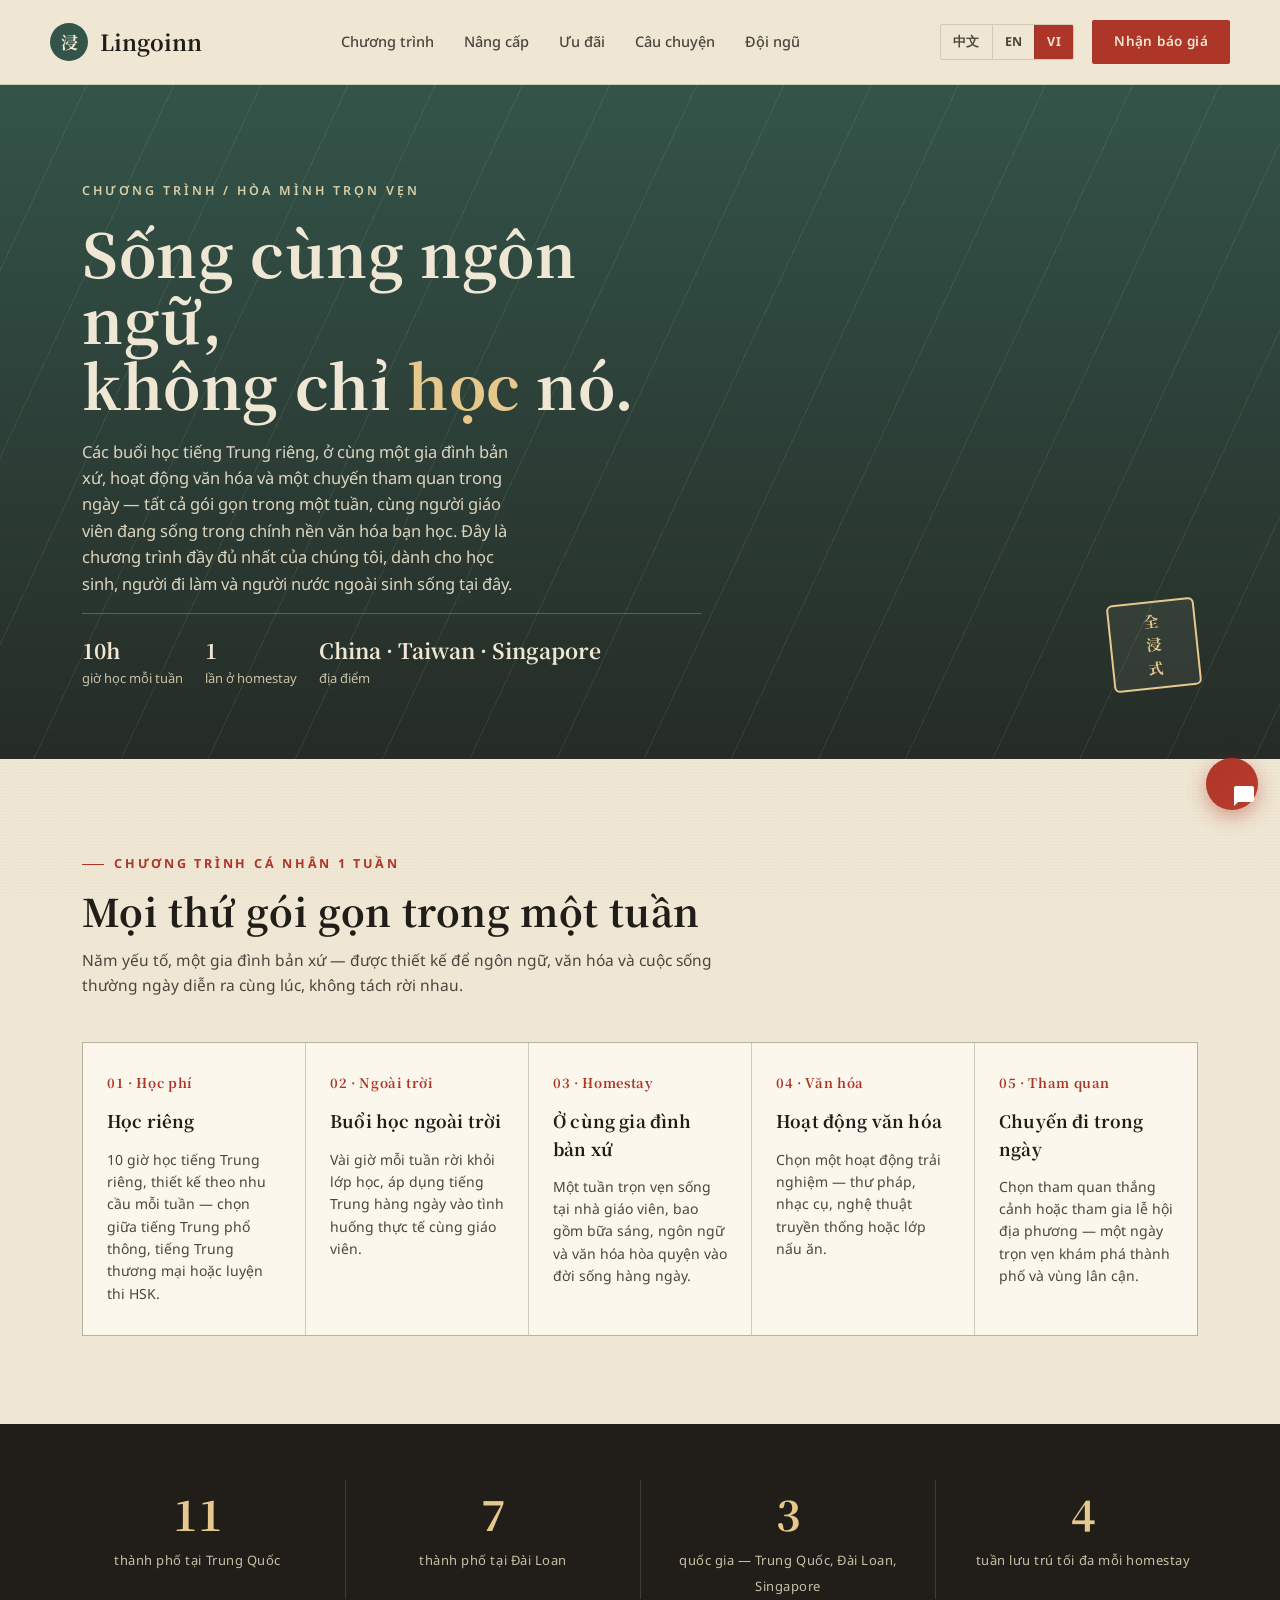
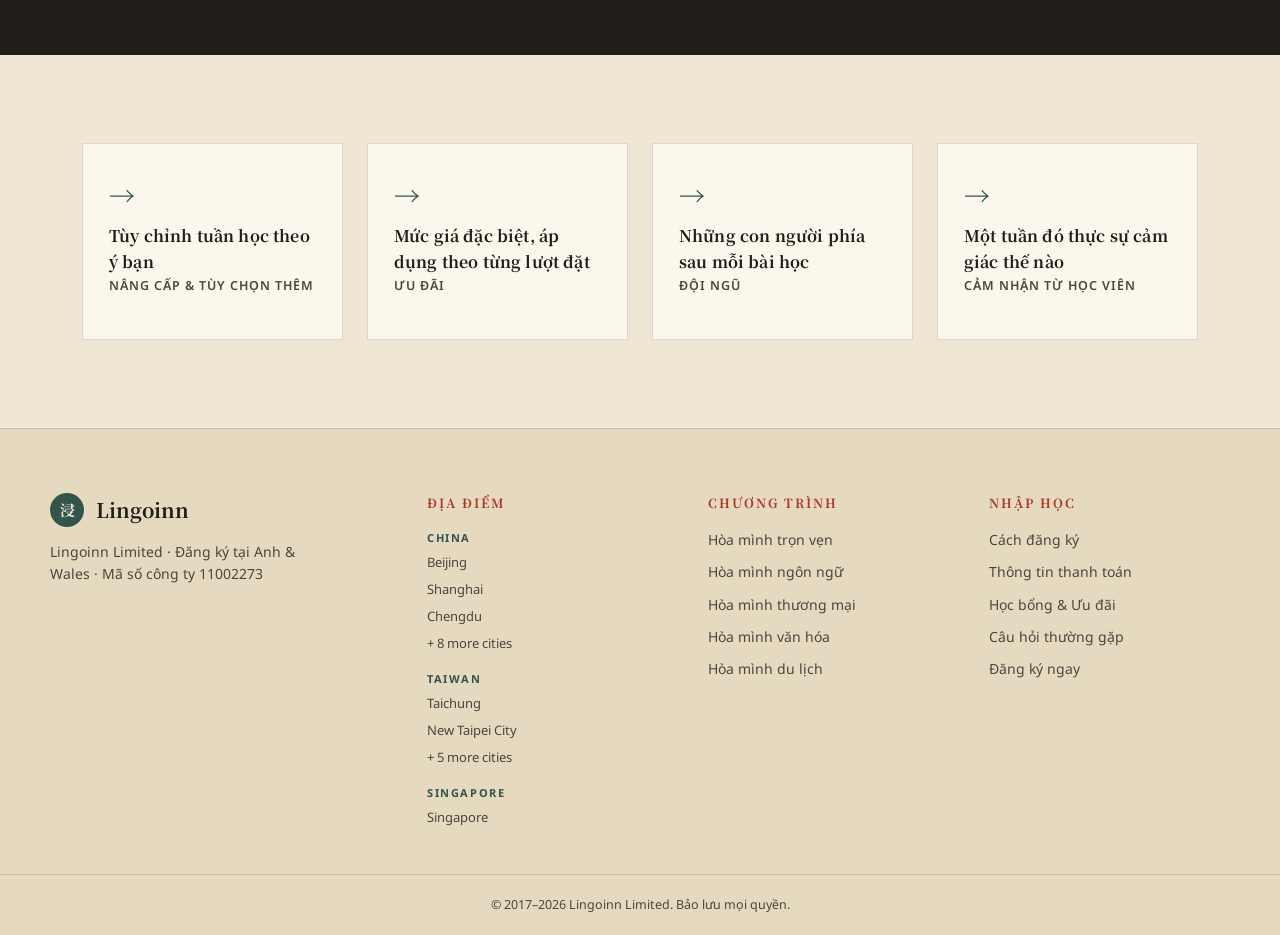
==== commit 48813eb1: "Add files via upload" ====
--- a/index.html
+++ b/index.html
@@ -133,37 +133,28 @@
       <div class="footer-brand"><span class="mark" style="background:var(--jade);color:var(--paper);width:34px;height:34px;border-radius:50%;display:inline-flex;align-items:center;justify-content:center;font-size:15px;">浸</span>Lingoinn</div>
       <p style="max-width:32ch;color:var(--ink-soft);font-size:14px;" data-i18n="footer.tagline">Lingoinn Limited · Registered in England &amp; Wales · Company No. 11002273</p>
     </div>
+    
     <div class="footer-col">
       <h4 data-i18n="footer.col1">Locations</h4>
       <div class="footer-loc-group">
         <span class="footer-loc-label">China</span>
-        <a href="https://www.lingoinn.com/cities/beijing-china/" target="_blank">Beijing</a>
-        <a href="https://www.lingoinn.com/cities/shanghai/" target="_blank">Shanghai</a>
-        <a href="https://www.lingoinn.com/cities/chengdu/" target="_blank">Chengdu</a>
-        <a href="https://www.lingoinn.com/cities/hangzhou-china/" target="_blank">Hangzhou</a>
-        <a href="https://www.lingoinn.com/cities/xian-china/" target="_blank">Xi'an</a>
-        <a href="https://www.lingoinn.com/cities/dalian/" target="_blank">Dalian</a>
-        <a href="https://www.lingoinn.com/cities/shenzhen/" target="_blank">Shenzhen</a>
-        <a href="https://www.lingoinn.com/cities/guangzhou/" target="_blank">Guangzhou</a>
-        <a href="https://www.lingoinn.com/cities/chongqing-china/" target="_blank">Chongqing</a>
-        <a href="https://www.lingoinn.com/cities/shijiazhuang/" target="_blank">Shijiazhuang</a>
-        <a href="https://www.lingoinn.com/cities/kunming/" target="_blank">Kunming</a>
+        <a href="locations.html#loc-china">Beijing</a>
+        <a href="locations.html#loc-china">Shanghai</a>
+        <a href="locations.html#loc-china">Chengdu</a>
+        <a href="locations.html#loc-china">+ 8 more cities</a>
       </div>
       <div class="footer-loc-group">
         <span class="footer-loc-label">Taiwan</span>
-        <a href="https://www.lingoinn.com/cities/new-taipei-city-taiwan/" target="_blank">New Taipei City</a>
-        <a href="https://www.lingoinn.com/cities/taichung-taiwan/" target="_blank">Taichung</a>
-        <a href="https://www.lingoinn.com/cities/tainan-taiwan/" target="_blank">Tainan</a>
-        <a href="https://www.lingoinn.com/cities/kaohsiung-taiwan/" target="_blank">Kaohsiung</a>
-        <a href="https://www.lingoinn.com/cities/penghu-taiwan/" target="_blank">Penghu</a>
-        <a href="https://www.lingoinn.com/cities/pingtung-taiwan/" target="_blank">Pingtung</a>
-        <a href="https://www.lingoinn.com/cities/yilan-taiwan/" target="_blank">Yilan</a>
+        <a href="locations.html#loc-taiwan">Taichung</a>
+        <a href="locations.html#loc-taiwan">New Taipei City</a>
+        <a href="locations.html#loc-taiwan">+ 5 more cities</a>
       </div>
       <div class="footer-loc-group">
         <span class="footer-loc-label">Singapore</span>
-        <a href="https://www.lingoinn.com/cities/singapore-singapore/" target="_blank">Singapore</a>
+        <a href="locations.html#loc-singapore">Singapore</a>
       </div>
     </div>
+    
     <div class="footer-col">
       <h4 data-i18n="footer.col2">Programmes</h4>
       <a href="index.html" data-i18n="footer.prog1">Full Immersion</a>
@@ -172,6 +163,7 @@
       <a href="#" data-i18n="footer.prog4">Cultural Immersion</a>
       <a href="#" data-i18n="footer.prog5">Travel Immersion</a>
     </div>
+    
     <div class="footer-col">
       <h4 data-i18n="footer.col3">Admission</h4>
       <a href="#" data-i18n="footer.adm1">How To Apply</a>
